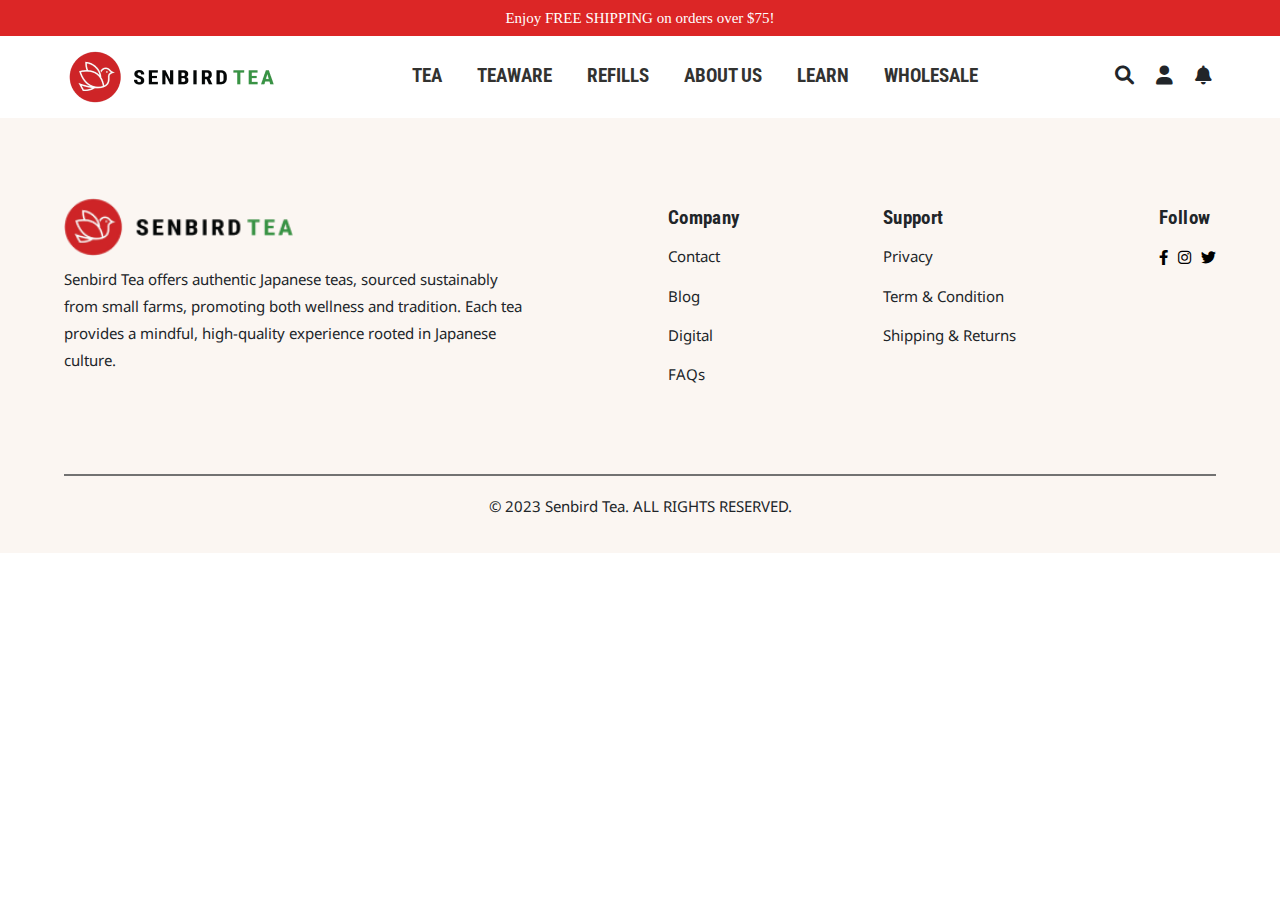
==== User/Collection/index.html @ 5dd4f6cb "Admin can add, update and delete user" ====
<!DOCTYPE html>
<html lang="en">
<head>
    <meta charset="UTF-8">
    <meta name="viewport" content="width=device-width, initial-scale=1.0">
    <title>Collection Page</title>
    <link
    rel="stylesheet"
    href="https://cdnjs.cloudflare.com/ajax/libs/font-awesome/6.0.0-beta3/css/all.min.css"
  />
  <link
    href="https://cdn.jsdelivr.net/npm/bootstrap@5.3.3/dist/css/bootstrap.min.css"
    rel="stylesheet"
    integrity="sha384-QWTKZyjpPEjISv5WaRU9OFeRpok6YctnYmDr5pNlyT2bRjXh0JMhjY6hW+ALEwIH"
    crossorigin="anonymous"
  />
  <link
    href="https://fonts.googleapis.com/css2?family=Noto+Sans:wght@400;700&family=Roboto+Condensed:wght@400;700&display=swap"
    rel="stylesheet"
  />
</head>
<body>
    <div id="nav-and-div-placeholder"></div>

      


    <div id="footer-placeholder"></div>
</body>

<script src="../navbar_and_Footer/index.js"></script>
</html>
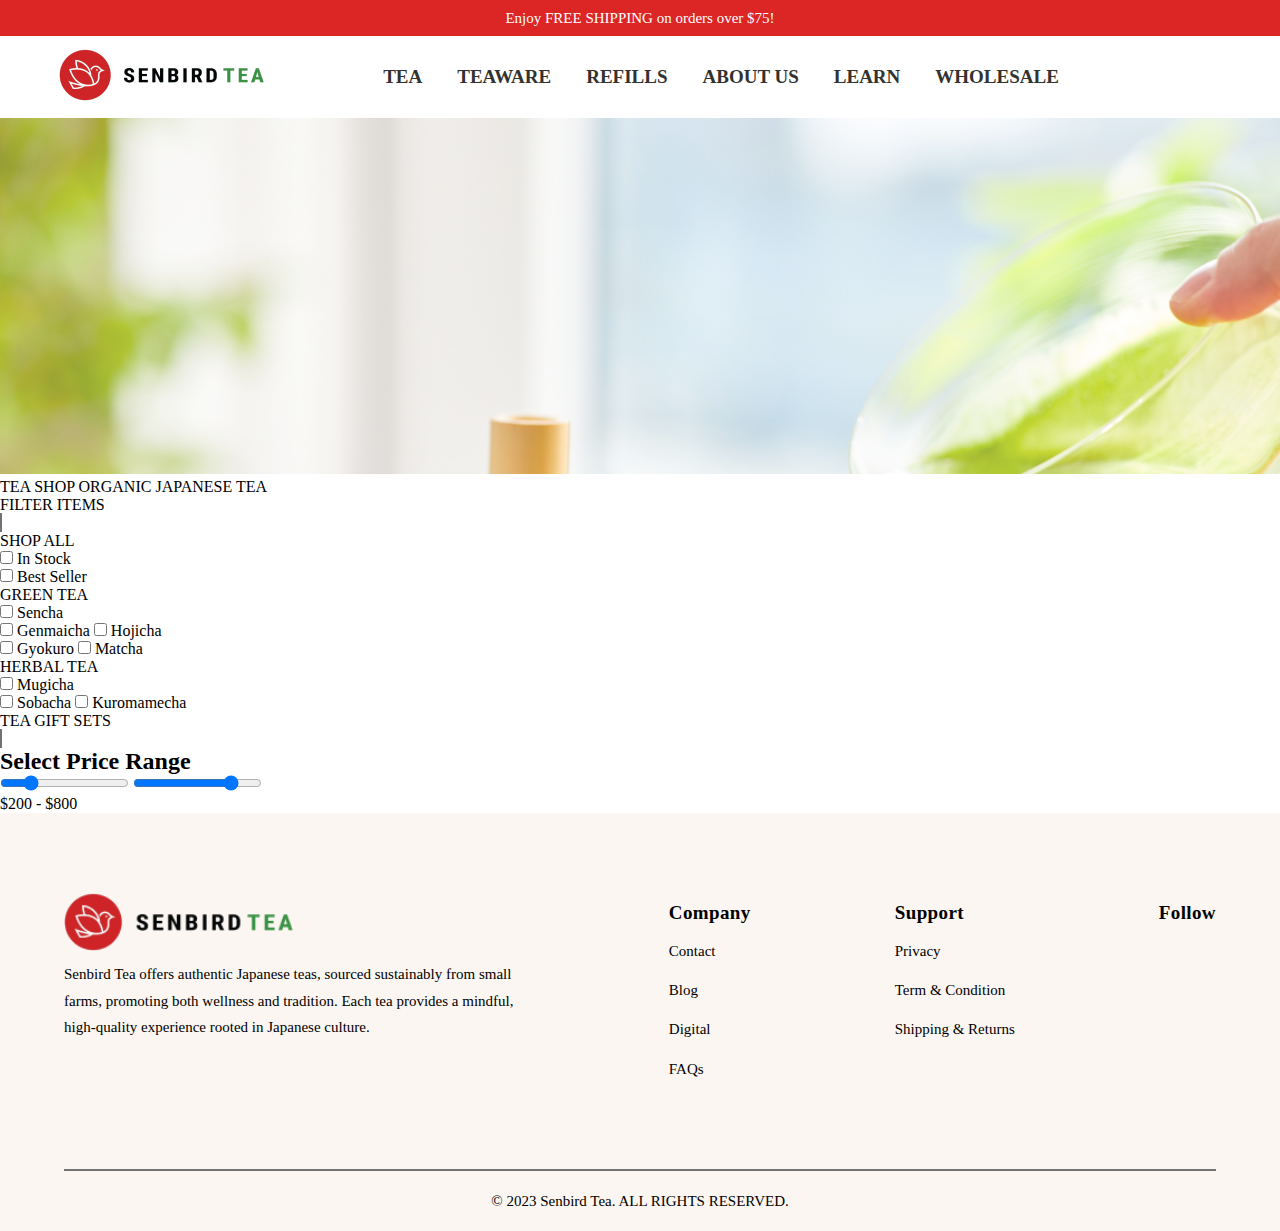
==== commit 40a44557: "Update Content" ====
--- a/User/Collection/index.html
+++ b/User/Collection/index.html
@@ -1,32 +1,89 @@
 <!DOCTYPE html>
 <html lang="en">
 <head>
-    <meta charset="UTF-8">
-    <meta name="viewport" content="width=device-width, initial-scale=1.0">
-    <title>Collection Page</title>
-    <link
-    rel="stylesheet"
-    href="https://cdnjs.cloudflare.com/ajax/libs/font-awesome/6.0.0-beta3/css/all.min.css"
-  />
-  <link
-    href="https://cdn.jsdelivr.net/npm/bootstrap@5.3.3/dist/css/bootstrap.min.css"
-    rel="stylesheet"
-    integrity="sha384-QWTKZyjpPEjISv5WaRU9OFeRpok6YctnYmDr5pNlyT2bRjXh0JMhjY6hW+ALEwIH"
-    crossorigin="anonymous"
-  />
-  <link
-    href="https://fonts.googleapis.com/css2?family=Noto+Sans:wght@400;700&family=Roboto+Condensed:wght@400;700&display=swap"
-    rel="stylesheet"
-  />
+  <meta charset="UTF-8">
+  <meta name="viewport" content="width=device-width, initial-scale=1.0">
+  <title>Collection</title>
+  <!-- <link rel="stylesheet" href="../Collection/index.css"> -->
+  <script src="../navbar_and_Footer/index.js"></script>
 </head>
 <body>
     <div id="nav-and-div-placeholder"></div>
-
-      
-
-
+    <main>
+      <div>
+        <div>
+          <img src="../../Assests/2nd page.png" alt="" width="100%">
+          <p>TEA SHOP <span>ORGANIC JAPANESE TEA</span></p>
+        </div>
+        <div>
+          <div>
+            <div>
+              <p>FILTER ITEMS</p>
+              <span class="line"></span>
+            </div>
+            <div>
+              <p>SHOP ALL</p>
+              <label>
+                <input type="checkbox" name="" value="yes"> In Stock
+              </label><br>
+              <label>
+                <input type="checkbox" name="" value="yes"> Best Seller
+              </label>
+            </div>
+            <div>
+              <p>GREEN TEA</p>
+              <label>
+                <input type="checkbox" name="" value="yes"> Sencha
+              </label><br>
+              <label>
+                <input type="checkbox" name="" value="yes"> Genmaicha
+              </label>
+              <label>
+                <input type="checkbox" name="" value="yes"> Hojicha
+              </label><br>
+              <label>
+                <input type="checkbox" name="" value="yes"> Gyokuro
+              </label>
+              <label>
+                <input type="checkbox" name="" value="yes"> Matcha
+              </label><br>
+            </div>
+            <div>
+              <p>HERBAL TEA</p>
+              <label>
+                <input type="checkbox" name="" value="yes"> Mugicha
+              </label><br>
+              <label>
+                <input type="checkbox" name="" value="yes"> Sobacha
+              </label>
+              <label>
+                <input type="checkbox" name="" value="yes"> Kuromamecha
+              </label>
+            </div>
+            <div>
+              <p>TEA GIFT SETS</p>
+              <span class="line"></span>
+            </div>
+            <div>
+              <div class="container">
+                <h2>Select Price Range</h2>
+                <div class="slider-container">
+                    <input type="range" id="minRange" class="range-slider" min="0" max="1000" value="200">
+                    <input type="range" id="maxRange" class="range-slider" min="0" max="1000" value="800">
+                </div>
+                <div class="price-output">
+                    $<span id="minPrice">200</span> - $<span id="maxPrice">800</span>
+                </div>
+            </div>
+  
+            </div>
+            
+          
+            
+            </div>
+          </div>
+      </div>
+    </main>
     <div id="footer-placeholder"></div>
 </body>
-
-<script src="../navbar_and_Footer/index.js"></script>
 </html>--- a/User/Collection/index.css
+++ b/User/Collection/index.css
@@ -0,0 +1,4 @@
+body{
+    margin: 0%;
+    padding: 0%;
+}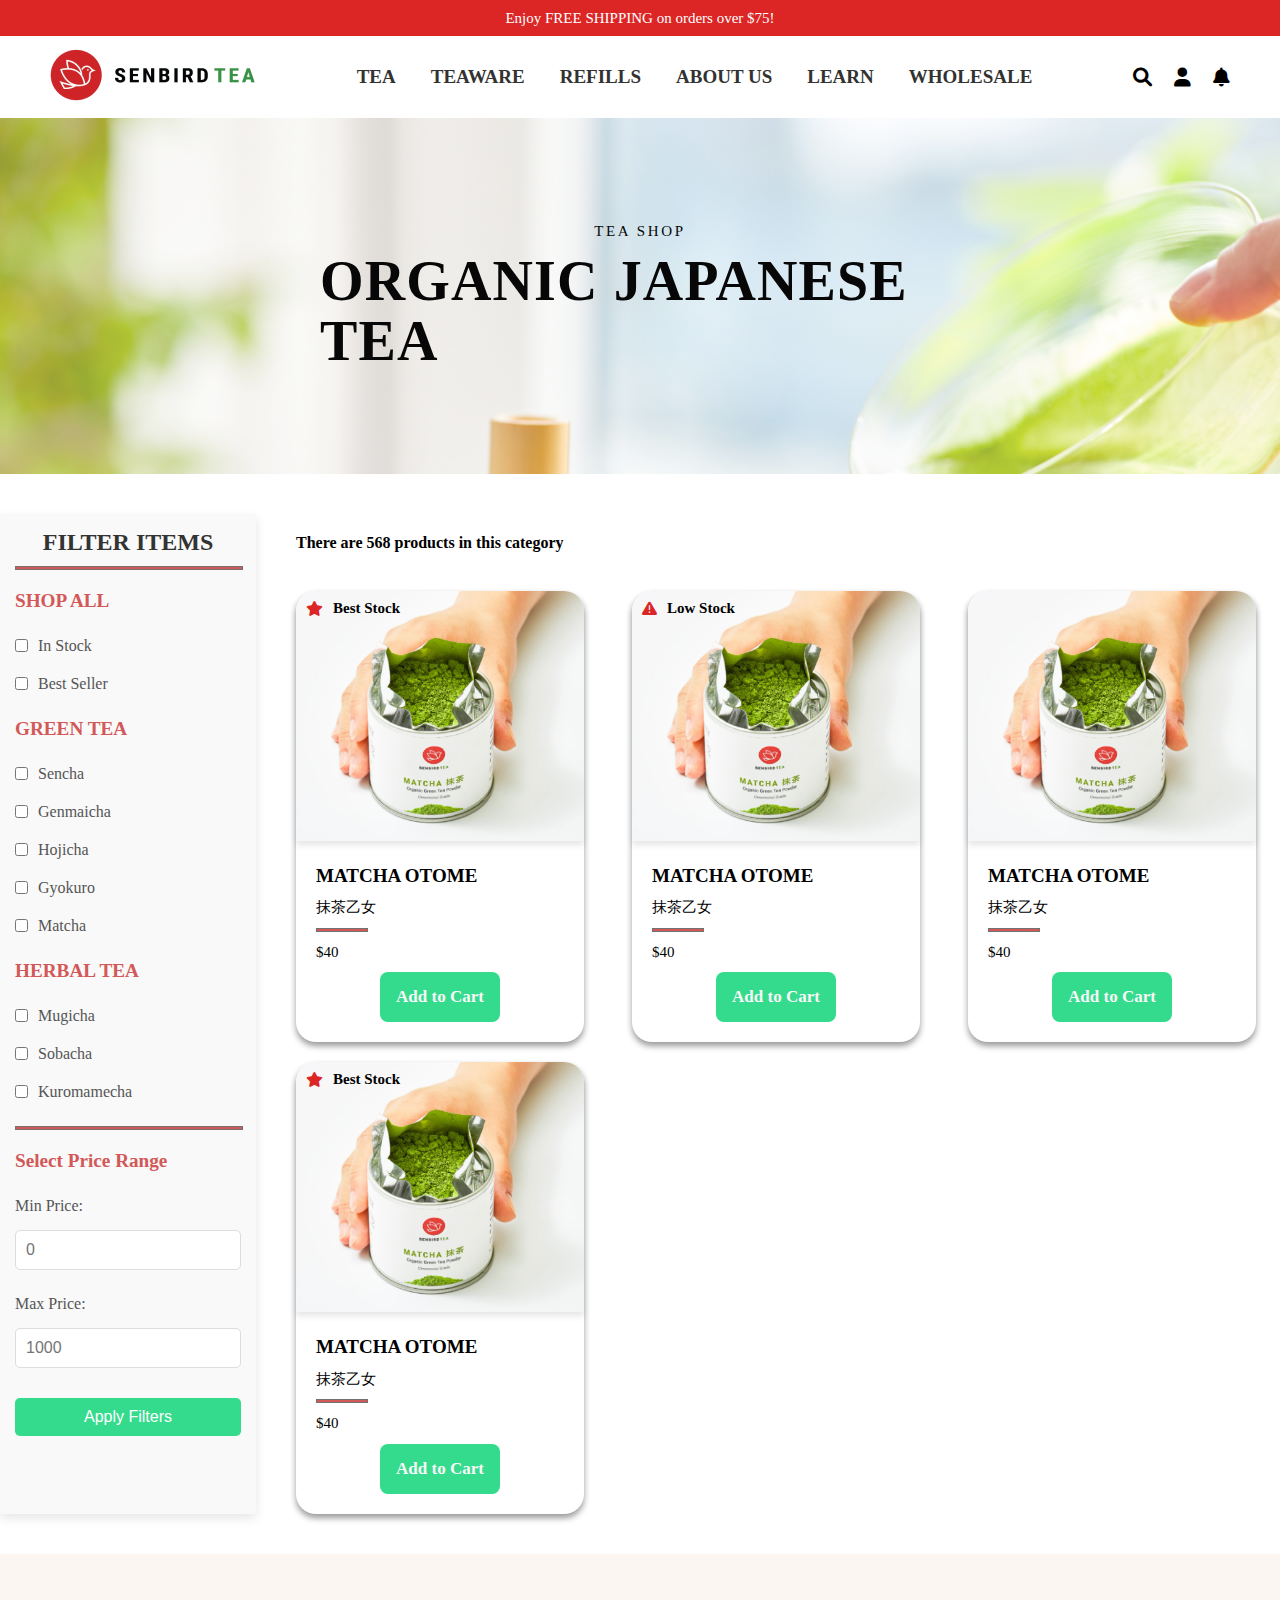
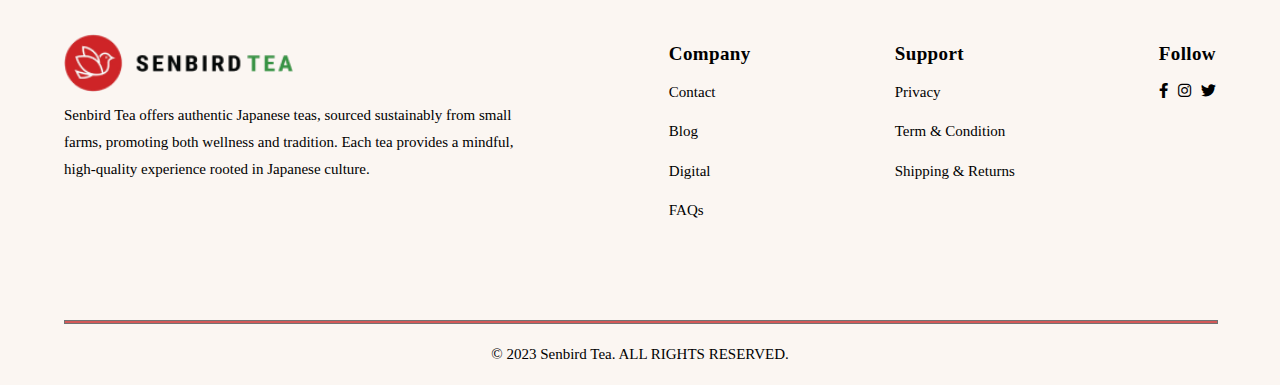
==== commit 0d3ee933: "Complete the collection page" ====
--- a/User/Collection/index.html
+++ b/User/Collection/index.html
@@ -1,89 +1,186 @@
 <!DOCTYPE html>
 <html lang="en">
-<head>
-  <meta charset="UTF-8">
-  <meta name="viewport" content="width=device-width, initial-scale=1.0">
-  <title>Collection</title>
-  <!-- <link rel="stylesheet" href="../Collection/index.css"> -->
-  <script src="../navbar_and_Footer/index.js"></script>
-</head>
-<body>
+  <head>
+    <meta charset="UTF-8" />
+    <meta name="viewport" content="width=device-width, initial-scale=1.0" />
+    <title>Collection</title>
+    <link rel="stylesheet" href="../Collection/index.css" />
+    <link rel="stylesheet" href="../Home Page/index.css" />
+    <script src="../navbar_and_Footer/index.js"></script>
+    <link
+      rel="stylesheet"
+      href="https://cdnjs.cloudflare.com/ajax/libs/font-awesome/6.0.0-beta3/css/all.min.css"
+    />
+  </head>
+  <body>
     <div id="nav-and-div-placeholder"></div>
     <main>
-      <div>
-        <div>
-          <img src="../../Assests/2nd page.png" alt="" width="100%">
+      <div class="main">
+        <div class="image-container">
+          <img src="../../Assests/2nd page.png" alt="Tea Shop" />
           <p>TEA SHOP <span>ORGANIC JAPANESE TEA</span></p>
         </div>
-        <div>
-          <div>
-            <div>
-              <p>FILTER ITEMS</p>
+        <div class="main_containner">
+          <div class="sidebar">
+            <!-- Filter Header -->
+            <div class="filter-header">
+              <h3>FILTER ITEMS</h3>
               <span class="line"></span>
             </div>
-            <div>
-              <p>SHOP ALL</p>
+
+            <!-- Shop All Section -->
+            <div class="filter-section">
+              <h4>SHOP ALL</h4>
               <label>
-                <input type="checkbox" name="" value="yes"> In Stock
-              </label><br>
+                <input type="checkbox" name="inStock" value="yes" /> In Stock
+              </label>
               <label>
-                <input type="checkbox" name="" value="yes"> Best Seller
+                <input type="checkbox" name="bestSeller" value="yes" /> Best
+                Seller
               </label>
             </div>
-            <div>
-              <p>GREEN TEA</p>
+
+            <!-- Green Tea Section -->
+            <div class="filter-section">
+              <h4>GREEN TEA</h4>
               <label>
-                <input type="checkbox" name="" value="yes"> Sencha
-              </label><br>
-              <label>
-                <input type="checkbox" name="" value="yes"> Genmaicha
+                <input type="checkbox" name="greenTea[]" value="Sencha" />
+                Sencha
               </label>
               <label>
-                <input type="checkbox" name="" value="yes"> Hojicha
-              </label><br>
-              <label>
-                <input type="checkbox" name="" value="yes"> Gyokuro
+                <input type="checkbox" name="greenTea[]" value="Genmaicha" />
+                Genmaicha
               </label>
               <label>
-                <input type="checkbox" name="" value="yes"> Matcha
-              </label><br>
-            </div>
-            <div>
-              <p>HERBAL TEA</p>
-              <label>
-                <input type="checkbox" name="" value="yes"> Mugicha
-              </label><br>
-              <label>
-                <input type="checkbox" name="" value="yes"> Sobacha
+                <input type="checkbox" name="greenTea[]" value="Hojicha" />
+                Hojicha
               </label>
               <label>
-                <input type="checkbox" name="" value="yes"> Kuromamecha
+                <input type="checkbox" name="greenTea[]" value="Gyokuro" />
+                Gyokuro
+              </label>
+              <label>
+                <input type="checkbox" name="greenTea[]" value="Matcha" />
+                Matcha
               </label>
             </div>
-            <div>
-              <p>TEA GIFT SETS</p>
+
+            <!-- Herbal Tea Section -->
+            <div class="filter-section">
+              <h4>HERBAL TEA</h4>
+              <label>
+                <input type="checkbox" name="herbalTea[]" value="Mugicha" />
+                Mugicha
+              </label>
+              <label>
+                <input type="checkbox" name="herbalTea[]" value="Sobacha" />
+                Sobacha
+              </label>
+              <label>
+                <input type="checkbox" name="herbalTea[]" value="Kuromamecha" />
+                Kuromamecha
+              </label>
               <span class="line"></span>
             </div>
-            <div>
-              <div class="container">
-                <h2>Select Price Range</h2>
-                <div class="slider-container">
-                    <input type="range" id="minRange" class="range-slider" min="0" max="1000" value="200">
-                    <input type="range" id="maxRange" class="range-slider" min="0" max="1000" value="800">
-                </div>
-                <div class="price-output">
-                    $<span id="minPrice">200</span> - $<span id="maxPrice">800</span>
-                </div>
+
+            <!-- Price Range Section -->
+            <div class="filter-section price-filter">
+              <h4>Select Price Range</h4>
+              <label for="minPrice">Min Price:</label>
+              <input
+                type="number"
+                id="minPrice"
+                name="minPrice"
+                placeholder="0"
+                step="1"
+              />
+
+              <label for="maxPrice">Max Price:</label>
+              <input
+                type="number"
+                id="maxPrice"
+                name="maxPrice"
+                placeholder="1000"
+                step="1"
+              />
             </div>
-  
-            </div>
-            
-          
-            
+
+            <!-- Submit Button -->
+            <div class="filter-section">
+              <button type="submit" class="filter-submit-button">
+                Apply Filters
+              </button>
             </div>
           </div>
+          <div class="main-content main_content">
+            <div class="paragraphs">
+              <p>There are 568 products in this category</p>
+            </div>
+            <div class="card_style card_styles">
+              <div class="card cards">
+                <div class="card_inner">
+                  <i class="fas fa-star"><p>Best Stock</p></i>
+                  <img src="../../Assests/img_1.png" alt="" width="100px" />
+                </div>
+                <div class="card_content">
+                  <p class="card_name">MATCHA OTOME</p>
+                  <p class="card_detail">抹茶乙女</p>
+                  <div class="underline"></div>
+                  <p class="price">$40</p>
+                  <div class="bttn">
+                    <button class="cart">Add to Cart</button>
+                  </div>
+                </div>
+              </div>
+              <div class="card cards" >
+                <div class="card_inner">
+                  <i class="fas fa-exclamation-triangle"><p>Low Stock</p></i>
+                  <img src="../../Assests/img_1.png" alt="" width="100px" />
+                </div>
+                <div class="card_content">
+                  <p class="card_name">MATCHA OTOME</p>
+                  <p class="card_detail">抹茶乙女</p>
+                  <div class="underline"></div>
+                  <p class="price">$40</p>
+                  <div class="bttn">
+                    <button class="cart">Add to Cart</button>
+                  </div>
+                </div>
+              </div>
+              <div class="card cards">
+                <div class="card_inner">
+                  <img src="../../Assests/img_1.png" alt="" width="100px" />
+                </div>
+                <div class="card_content">
+                  <p class="card_name">MATCHA OTOME</p>
+                  <p class="card_detail">抹茶乙女</p>
+                  <div class="underline"></div>
+                  <p class="price">$40</p>
+                  <div class="bttn">
+                    <button class="cart">Add to Cart</button>
+                  </div>
+                </div>
+              </div>
+              <div class="card cards">
+                <div class="card_inner">
+                  <i class="fas fa-star"><p>Best Stock</p></i>
+                  <img src="../../Assests/img_1.png" alt="" width="100px" />
+                </div>
+                <div class="card_content">
+                  <p class="card_name">MATCHA OTOME</p>
+                  <p class="card_detail">抹茶乙女</p>
+                  <div class="underline"></div>
+                  <p class="price">$40</p>
+                  <div class="bttn">
+                    <button class="cart">Add to Cart</button>
+                  </div>
+                </div>
+              </div>
+            </div>
+          </div>
+        </div>
+        <div id="footer-placeholder"></div>
       </div>
     </main>
-    <div id="footer-placeholder"></div>
-</body>
-</html>+  </body>
+</html>
--- a/User/Collection/index.css
+++ b/User/Collection/index.css
@@ -1,4 +1,181 @@
 body{
     margin: 0%;
     padding: 0%;
-}+}
+
+.main{
+    display: flex;
+    flex-direction: column;
+    gap: 40px;
+}
+
+.image-container {
+    position: relative;
+    width: 100%; /* Adjust this to your desired width */
+    display: flex;
+    justify-content: center;
+    align-items: center;
+}
+
+.image-container img {
+    width: 100%;
+    height: auto; /* Maintain aspect ratio */
+    display: block;
+}
+
+.image-container p {
+    display: flex;
+    flex-direction: column;
+    gap: 10px;
+    position: absolute;
+    top: 50%;
+    left: 50%;
+    transform: translate(-50%, -50%);
+    color: rgb(7, 7, 7); /* Adjust based on the image background */
+    text-align: center;
+    font-family: Noto Sans;
+    font-size: 15px;
+    font-weight: 400;
+    line-height: 22.5px;
+    letter-spacing: 0.175em;
+    text-underline-position: from-font;
+    text-decoration-skip-ink: none;
+}
+
+.image-container p span {
+    display: block;
+    font-family: Roboto Condensed;
+    font-size: 56px;
+    font-weight: 700;
+    line-height: 59.64px;
+    letter-spacing: 0.02em;
+    text-align: left;
+    text-underline-position: from-font;
+    text-decoration-skip-ink: none;
+}
+
+/* General Sidebar Styling */
+.main_containner{
+    display: flex;
+    gap: 40px;
+}
+
+.sidebar {
+    width: 20%;
+    background: #f9f9f9;
+    padding: 15px;
+    box-shadow: 0 4px 10px rgba(0, 0, 0, 0.1);
+    box-sizing: border-box;
+    display: flex;
+    flex-direction: column;
+    gap: 20px;
+}
+
+/* Filter Header */
+.filter-header {
+    text-align: center;
+}
+
+.filter-header h3 {
+    font-size: 1.5rem;
+    color: #333;
+    margin: 0;
+}
+
+.line {
+    display: block;
+    height: 2px;
+    background: #d35858;
+    width: 100%;
+    margin-top: 10px;
+}
+
+/* Filter Section Titles */
+.filter-section h4 {
+    font-size: 1.2rem;
+    color: #d35858;
+    margin-bottom: 10px;
+}
+
+/* Checkbox Labels */
+.filter-section label {
+    display: flex;
+    align-items: center;
+    gap: 10px;
+    font-size: 1rem;
+    color: #555;
+    padding: 5px 0;
+    cursor: pointer;
+}
+
+.filter-section input[type="checkbox"] {
+    accent-color: #d35858;
+    cursor: pointer;
+}
+
+/* Price Filter Inputs */
+.price-filter input {
+    width: 100%;
+    padding: 10px;
+    border: 1px solid #ddd;
+    border-radius: 5px;
+    font-size: 1rem;
+    box-sizing: border-box;
+    margin-bottom: 10px;
+}
+
+/* Submit Button */
+.filter-submit-button {
+    width: 100%;
+    padding: 10px;
+    background: #34db8d;
+    color: white;
+    border: none;
+    border-radius: 5px;
+    font-size: 1rem;
+    cursor: pointer;
+    transition: background 0.3s ease;
+    text-align: center;
+}
+
+.filter-submit-button:hover {
+    background: #b34646;
+}
+
+/* Section Gaps and Alignment */
+.filter-section {
+    display: flex;
+    flex-direction: column;
+    gap: 10px;
+}
+
+.main-content{
+    width: 80%;
+    display: flex;
+    flex-direction: column;
+    gap: 40px;
+}
+
+.paragraphs{
+    margin-top: 20px;
+    font-family: Roboto;
+    font-size: 16px;
+    font-weight: 700;
+    line-height: 16.99px;
+    text-underline-position: from-font;
+    text-decoration-skip-ink: none;
+}
+
+
+.main_content{
+    max-width: 75%;
+}
+
+
+.card_styles{
+    flex-wrap: wrap;
+}
+
+.cards{
+    width: calc(33.33% - 20px);
+}
--- a/User/Home Page/index.css
+++ b/User/Home Page/index.css
@@ -0,0 +1,792 @@
+*{
+    margin: 0%;
+    padding: 0%;
+}
+
+.nav_1{
+    display: flex;
+    align-items: center;
+    justify-content: center;
+    background-color: #DC2626;
+    height: 36px;
+}
+
+.nav_1 p{
+    margin: 0%;   
+    font-family: 'Noto sons';
+    font-weight: 400;
+    font-size: 15px;
+    line-height: 20.43px;
+    letter-spacing: -1%;
+    color: #FFFFFF;
+}
+
+.nav_bar{
+    max-width: 100%;
+    height: 82px;
+    display: flex;
+    align-items: center;
+    justify-content: space-around;
+    
+}
+
+.logo{
+    padding: 0%;
+    margin: 0%;
+    max-width: 20.12%;
+}
+
+.detials{
+    list-style: none;
+    display: flex;
+    align-items: center;
+    justify-content: center;
+    gap: 35px;
+    margin: 0%;
+    padding: 0%;
+    
+}
+
+.detials li a{
+    text-decoration: none;
+    font-family: 'Roboto Condensed';
+    font-weight: 700;
+    font-size: 19px;
+    line-height: 22.27px;
+    letter-spacing: 2%;
+    color:#323230;
+    margin: 0%;
+    padding: 0%;
+   
+}
+
+.detials a:hover {
+    color: #449747;
+    text-decoration: 2px underline #449747 ;
+}
+
+.icons{
+    display: flex;
+    align-items: center;
+    justify-content: center;
+    gap: 22px;
+    list-style: none;
+    margin: 0%;
+    padding: 0%;
+}
+
+.icons li i{
+    font-size: 19px;
+    font-weight: 700;
+}
+
+.Body{
+    display: flex;
+    flex-direction: column;
+    gap: 100px;
+}
+
+.detials_slider_1{
+    font-family: 'Noto Sans';
+    font-weight: 400;
+    font-size: 15px;
+    line-height: 22.5px;
+    letter-spacing: 17.5%;
+    color: #FFFFFF;
+}
+
+.detials_slider_2{
+    font-family: 'Roboto Condensed';
+    font-weight: 700;
+    font-size: 56px;
+    line-height: 59.64px;
+    letter-spacing: 2%;
+    color:#FFFFFF;
+}
+
+.detials_slider_3{
+    background-color: #34db8d;
+    border: 3px #000000 ;
+    width: 143px;
+    height: 50px;  
+    color: #FFFFFF; 
+    font-family: 'Roboto Condensed';
+    font-weight: 700;
+    font-size: 17px;
+    line-height: 24px;
+    letter-spacing: 4%;
+    border-radius: 8px;
+}
+
+.main_card {
+    display: flex;
+    flex-direction: column;
+    justify-content: center;
+    gap: 40px;
+    width: 90%;
+    margin: 0 auto;
+    overflow: auto;
+  }
+  
+  .card_style {
+    display: flex;
+    justify-content: space-between; /* Space out cards more evenly */
+    align-items: center;
+    gap: 20px;
+    width: 100%; /* Ensure it uses the full width */
+  }
+  
+  .Heading {
+    display: flex;
+    justify-content: center;
+  }
+  
+  .best_seller {
+    font-weight: 700;
+    font-family: 'Roboto Condensed';
+    font-size: 40px;
+    line-height: 42.6px;
+    letter-spacing: 2%;
+    margin: 0%;
+    padding: 0%;
+  }
+  
+  .card {
+    width: 30%; /* Adjust to ensure the cards take up equal space */
+    background-color: #fff;
+    border-radius: 20px;
+    box-shadow: 0 4px 6px rgba(0, 0, 0, 0.4);
+    transition: transform 0.3s ease, box-shadow 0.3s ease;
+  }
+  
+  .card:hover {
+    transform: translateY(-10px);
+    box-shadow: 0 8px 15px rgba(0, 0, 0, 0.5);
+  }
+  
+  .card_inner img {
+    width: 100%;
+    height: 250px;
+    box-shadow: 0 4px 6px rgba(0, 0, 0, 0.1);
+    object-fit: cover;
+    border-top-left-radius: 20px;
+    border-top-right-radius: 20px;
+  }
+  
+  .card_inner {
+    position: relative;
+    /* display: inline-block; */
+  }
+  
+  .card_inner i {
+    display: flex;
+    gap: 10px;
+    justify-content: center;
+    position: absolute;
+    padding: 10px;
+    font-weight: 700;
+    color: #DC2626;
+    font-size: 15px;
+  }
+  
+  .card_inner p {
+    color: #000000;
+    font-family: 'Roboto Condensed';
+    font-size: 15px;
+    font-weight: 700;
+    margin: 0%;
+  }
+  
+  .card_content {
+    display: flex;
+    flex-direction: column;
+    gap: 10px;
+    padding: 20px;
+  }
+  
+  .card_name {
+    margin: 0%;
+    padding: 0%;
+    font-family: 'Roboto Condensed';
+    font-weight: 700;
+    font-size: 19px;
+    line-height: 22.7px;
+    letter-spacing: 2%;
+  }
+  
+  .card_detail {
+    margin: 0%;
+    padding: 0%;
+    font-family: 'Noto Sans';
+    font-weight: 300;
+    font-size: 15px;
+    line-height: 20.43px;
+    letter-spacing: 2%;
+  }
+  
+  .underline {
+    width: 50px;
+    height: 2px;
+    display: block;
+    height: 2px;
+    background: #d35858;
+    border: 1px solid #727272
+  }
+  
+  .price {
+    margin: 0%;
+    padding: 0%;
+    font-family: 'Noto Sans';
+    font-weight: 400;
+    font-size: 15px;
+    line-height: 20.43px;
+    letter-spacing: 2%;
+  }
+  
+  .bttn {
+    display: flex;
+    justify-content: center;
+    align-items: center;
+  }
+  
+  .cart {
+    width: 120px;
+    height: 50px;
+    border-radius: 8px;
+    background-color: #34db8d;
+    color: #F7F7F7;
+    border: none;
+    font-family: 'Roboto Condensed';
+    font-weight: 700;
+    font-size: 17px;
+    line-height: 24px;
+  }
+
+.box{
+    overflow: hidden;
+    display: flex;
+    flex-wrap: wrap;
+    max-width: 100%;
+    margin: 0%;
+    padding: 0%;
+    max-height: 1300px;
+}
+
+.box_1{
+    max-width: 50%;
+}
+
+.box_1 img{
+    max-width: 100%;
+    object-fit: cover;
+}
+
+.box_2{
+    max-width: 50%;
+    display: flex;
+    flex-direction: column;
+    justify-content: center;
+    gap: 40px;
+}
+
+.b_details{
+    max-width: 70%;
+    width: 100%;
+    margin: 0% auto;
+    display: flex;
+    flex-direction: column;
+    gap: 10px;
+}
+
+.box_p{
+    display: flex;
+    flex-direction: column;
+    font-weight: 700;
+    font-family: 'Roboto Condensed';
+    font-size: 40px;
+    line-height: 48px;
+    letter-spacing: 2%;
+    margin: 0%;
+    padding: 0%;
+}
+
+.box_pa{
+    font-weight: 400;
+    font-family: 'Noto Sans';
+    font-size: 15px;
+    line-height: 25.23px;
+    margin: 0%;
+    padding: 0%;
+}
+
+.box_icons{
+    display: flex;
+    gap: 20px;
+    max-width: 70%;
+    width: 100%;
+    margin: 0% auto;
+}
+
+.circle{
+    border: 2.5px dashed black;
+    border-radius: 50%;
+    width: 80px;
+    height: 80px;
+    display: flex;
+    justify-content: center;
+    align-items: center;
+}
+
+.circle img{
+    width: 28px;
+    height: 28px;
+    object-fit: cover;
+}
+
+.icons_details{
+    max-width: 70%;
+    width: 100%;
+    margin: 0% auto;
+    font-weight: 700;
+    font-family: 'Roboto';
+    font-size: 18px;
+    line-height: 21.09px;
+}
+
+.box_3{
+    max-width: 50%;
+    display: flex;
+    flex-direction: column;
+    justify-content: center;
+    gap: 40px;
+}
+
+.p_details{
+    max-width: 70%;
+    width: 100%;
+    margin: 0% auto;
+    max-height: fit-content;
+    display: flex;
+    flex-direction: column;
+    gap: 30px;
+    justify-content: center;
+}
+
+.p_1{
+    font-family: 'Roboto Condensed';
+    font-size: 30px;
+    font-weight: 1000;
+    line-height: 30.47px;
+    letter-spacing: 0.02em;
+    text-align: left;
+    color: #6d6d6b;
+    margin: 0%;
+    padding: 0%;
+}
+
+.p_2{
+    font-family: 'Roboto Condensed';
+    font-size: 30px;
+    font-weight: 1000;
+    line-height: 30.47px;
+    letter-spacing: 0.02em;
+    color: #535353;
+    opacity: 0.5;
+    margin: 0%;
+    padding: 0%;
+}
+
+.paragraph{
+    font-family: 'Noto Sans';
+    font-size: 15px;
+    font-weight: 400;
+    line-height: 25.23px;
+}
+
+.box_4{
+    max-width: 50%;
+}
+
+.box_4 img{
+    max-width: 100%;
+    object-fit: cover;
+}
+
+.Subscribe{
+    display: flex;
+    flex-direction: column;
+    gap: 40px;
+    max-width: 90%;
+    width: 100%;
+    margin: 0% auto;
+    align-items: center;
+    justify-content: center;
+}
+
+.Save{
+    display: flex;
+    flex-direction: column;
+    gap: 6px;
+}
+
+.Refillable{
+    font-family: 'Noto Sans';
+    font-size: 15px;
+    font-weight: 400;
+    line-height: 25.23px;
+    margin: 0%;
+    padding: 0%;
+    text-align: center;
+}
+
+.Subscribe_and_Save{
+    font-family: 'Roboto Condensed';
+    font-size: 40px;
+    font-weight: 700;
+    line-height: 48px;
+    letter-spacing: 0.02em;
+    text-align: left;
+    margin: 0%;
+    padding: 0%;
+}
+
+.card_main{
+    display: flex;
+    max-width: 100%;
+    margin: 0% auto;
+    gap: 20px;
+    /* flex-wrap: nowrap; */
+}
+
+.main_card_1{
+    width: 33.3%;
+    display: flex;
+    flex-direction: column;
+    gap: 20px;
+    border-radius: 20px;
+    box-shadow: 0 4px 6px rgba(0, 0, 0, 0.4);
+    transition: transform 0.3s ease, box-shadow 0.3s ease;
+}
+
+.main_card_1 img{
+    max-width:100%;
+    height: 308px; 
+    border-top-left-radius: 20px;
+    border-top-right-radius: 20px;
+}
+
+.card_main_p{
+    display: flex;
+    flex-direction: column;
+    gap: 10px;
+    padding: 0px 20px 20px 20px;
+}
+
+.card_main_p1{
+    display: flex;
+    gap: 10px;
+    font-family: 'Roboto Condensed';
+    font-size: 26px;
+    font-weight: 700;
+    line-height: 30.47px;
+    letter-spacing: 0.02em;
+    justify-content: space-between;
+    margin: 0%;
+    padding: 0%;
+}
+
+.card_main_p2{
+    max-width: 90%;
+    margin: 0%;
+    padding: 0%;
+    font-family: 'Noto Sans';
+    font-size: 15px;
+    font-weight: 400;
+    line-height: 23.73px;
+}
+
+.categories{
+    display: flex;
+    justify-content: space-around;
+    align-items: center;
+    background-color:#F7F7F7;;
+    max-width: 100%;
+    height: 150px;
+}
+
+.categories p{
+    font-family: 'Roboto Condensed';
+    font-size: 32px;
+    font-weight: 700;
+    line-height: 37.5px;
+    letter-spacing: 0.02em;
+    margin: 0%;
+    padding: 0%;
+}
+
+.Types{
+    display: flex;
+    flex-direction: column;
+    gap: 20px;
+    max-width: 90%;
+    margin: 0% auto;
+    justify-content: center;
+    align-items: center;
+}
+
+.tea_type{
+    font-family: 'Roboto Condensed';
+    font-size: 40px;
+    font-weight: 700;
+    line-height: 48px;
+    letter-spacing: 0.02em;
+}
+
+.tea_main{
+    display: flex;
+    flex-wrap: wrap;
+    gap: 20px;
+    max-width: 100%;
+}
+
+.tea_card{
+    max-width: 23.33%;
+    border-top-left-radius: 50%;
+    border-top-right-radius: 50%;
+    display: flex;
+    flex-direction: column;
+    gap: 20px;
+    box-shadow: 0 4px 6px rgba(0, 0, 0, 0.4);
+    transition: transform 0.3s ease, box-shadow 0.3s ease;
+}
+
+.tea_card img{
+    max-width: fit-content;
+    border-top-left-radius: 50%;
+    border-top-right-radius: 50%;
+    box-shadow: 0 4px 6px rgba(0, 0, 0, 0.1);
+}
+
+.tea_card_details{
+    display: flex;
+    flex-direction: column;
+    align-items: center;
+    gap: 20px;
+    padding: 0px 20px 20px 20px;
+}
+
+.tea_card_p{
+    font-family: 'Roboto Condensed';
+    font-size: 19px;
+    font-weight: 700;
+    line-height: 22.27px;
+    letter-spacing: 0.02em;
+    margin: 0%;
+    padding: 0%;
+}
+
+.tea_card_p1{
+    margin: 0%;
+    padding: 0%;
+    font-family: 'Noto Sans';
+    font-size: 15px;
+    font-weight: 400;
+    line-height: 23.73px;
+}
+
+.Our_Story{
+    display: flex;
+    max-width: 100%;
+}
+
+.Story_1{
+    max-width: 50%;
+}
+.Story_1 img{
+    max-width: 100%;
+}
+
+.Story_2{
+    max-width: 50%;
+    display: flex;
+    background-color: #F7F7F7;
+
+}
+
+.Story_3{
+    max-width: 80%;
+    margin: 0% auto;
+    display: flex;
+    gap: 20px;
+    flex-direction: column;
+    justify-content: center;
+    align-items: center;
+}
+
+.Story_3 img{
+    max-width: 130px;
+}
+
+.Story_3 p{
+    font-family: 'Roboto Condensed';
+    font-size: 32px;
+    font-weight: 700;
+    line-height: 42.72px;
+    letter-spacing: 0.02em;
+    text-align: center;
+}
+
+.feedback-section {
+    text-align: center;
+    display: flex;
+    flex-direction: column;
+    gap: 20px;
+    font-family: 'Noto Sans';
+}
+
+#feedback_text{
+    font-family: 'Roboto Condensed';
+    font-size: 40px;
+    font-weight: 700;
+    line-height: 48px;
+    letter-spacing: 0.02em;
+}
+
+.feedback-card {
+    background: #F7F7F7;
+    padding: 30px;
+    border-radius: 10px;
+    box-shadow: 0px 5px 20px rgba(0, 0, 0, 0.1);
+    max-width: 600px;
+    margin: auto;
+  }
+
+  .feedback-card img {
+    width: 100px;
+    height: 100px;
+    border-radius: 50%;
+    margin-bottom: 15px;
+  }
+
+  .feedback-card h5 {
+    margin-bottom: 5px;
+    font-weight: 700;
+  }
+
+  .feedback-card p {
+    color: #000000;
+  }
+
+  .stars {
+    color: orange;
+  }
+
+.carousel-control-prev-icon,
+.carousel-control-next-icon {
+    background-color: #000;
+    border-radius: 50%;
+}
+
+footer{
+    display: flex;
+    flex-direction: column;
+    gap: 80px;
+    max-width: 100%;
+    background-color: #FBF6F2;  
+}
+
+.footer_sectiom{
+    display: flex;
+    flex-wrap: nowrap;
+    max-width: 90%;
+    justify-content: space-between;
+    margin: 0% auto;
+}
+
+.footer_logo{
+    display: flex;
+    flex-direction: column;
+    gap: 10px;
+    max-width: 40%;
+}
+
+.footer_logo img{
+    max-width: 50%;
+}
+
+.footer_logo_p{
+    font-family: 'Noto Sans';
+    font-size: 15px;
+    font-weight: 400;
+    line-height: 26.85px;
+    margin: 0%;
+    padding: 0%;
+}
+
+.footer_details ul{
+    display: flex;
+    flex-direction: column;
+    list-style: none;
+    justify-content: center;
+    align-items: flex-start;
+    margin: 0%;
+    padding: 0%;
+}
+
+.element{
+    font-family: 'Noto Sans';
+    font-size: 15px;
+    font-weight: 400;
+    line-height: 39.3px;
+    margin: 0%;
+    padding: 0%;
+}
+
+.first_element{
+    font-family: 'Roboto Condensed';
+    font-size: 19px;
+    font-weight: 700;
+    line-height: 39.3px;
+    letter-spacing: 0.02em;
+    margin: 0%;
+    padding: 0%;
+}
+
+.footer_details_1{
+    display: flex;
+    flex-direction: column;
+    gap: 10px;
+}
+
+.footer_icons{
+    display: flex;
+    gap: 10px;
+}
+
+.footer_icons a{
+    font-size: 15px;
+    font-weight: 700;
+    color: #000;
+}
+
+.footer_end{
+    display: flex;
+    flex-direction: column;
+    gap: 20px;
+    max-width: 90%;
+    width: 100%;    
+    margin: 0% auto;
+}
+
+.line{
+    border: 1px solid #727272
+}
+
+.footer_end p{
+    font-family: Noto Sans;
+    font-size: 15px;
+    font-weight: 400;
+    line-height: 20.43px;
+    text-align: center;
+    padding-bottom: 20px;
+}